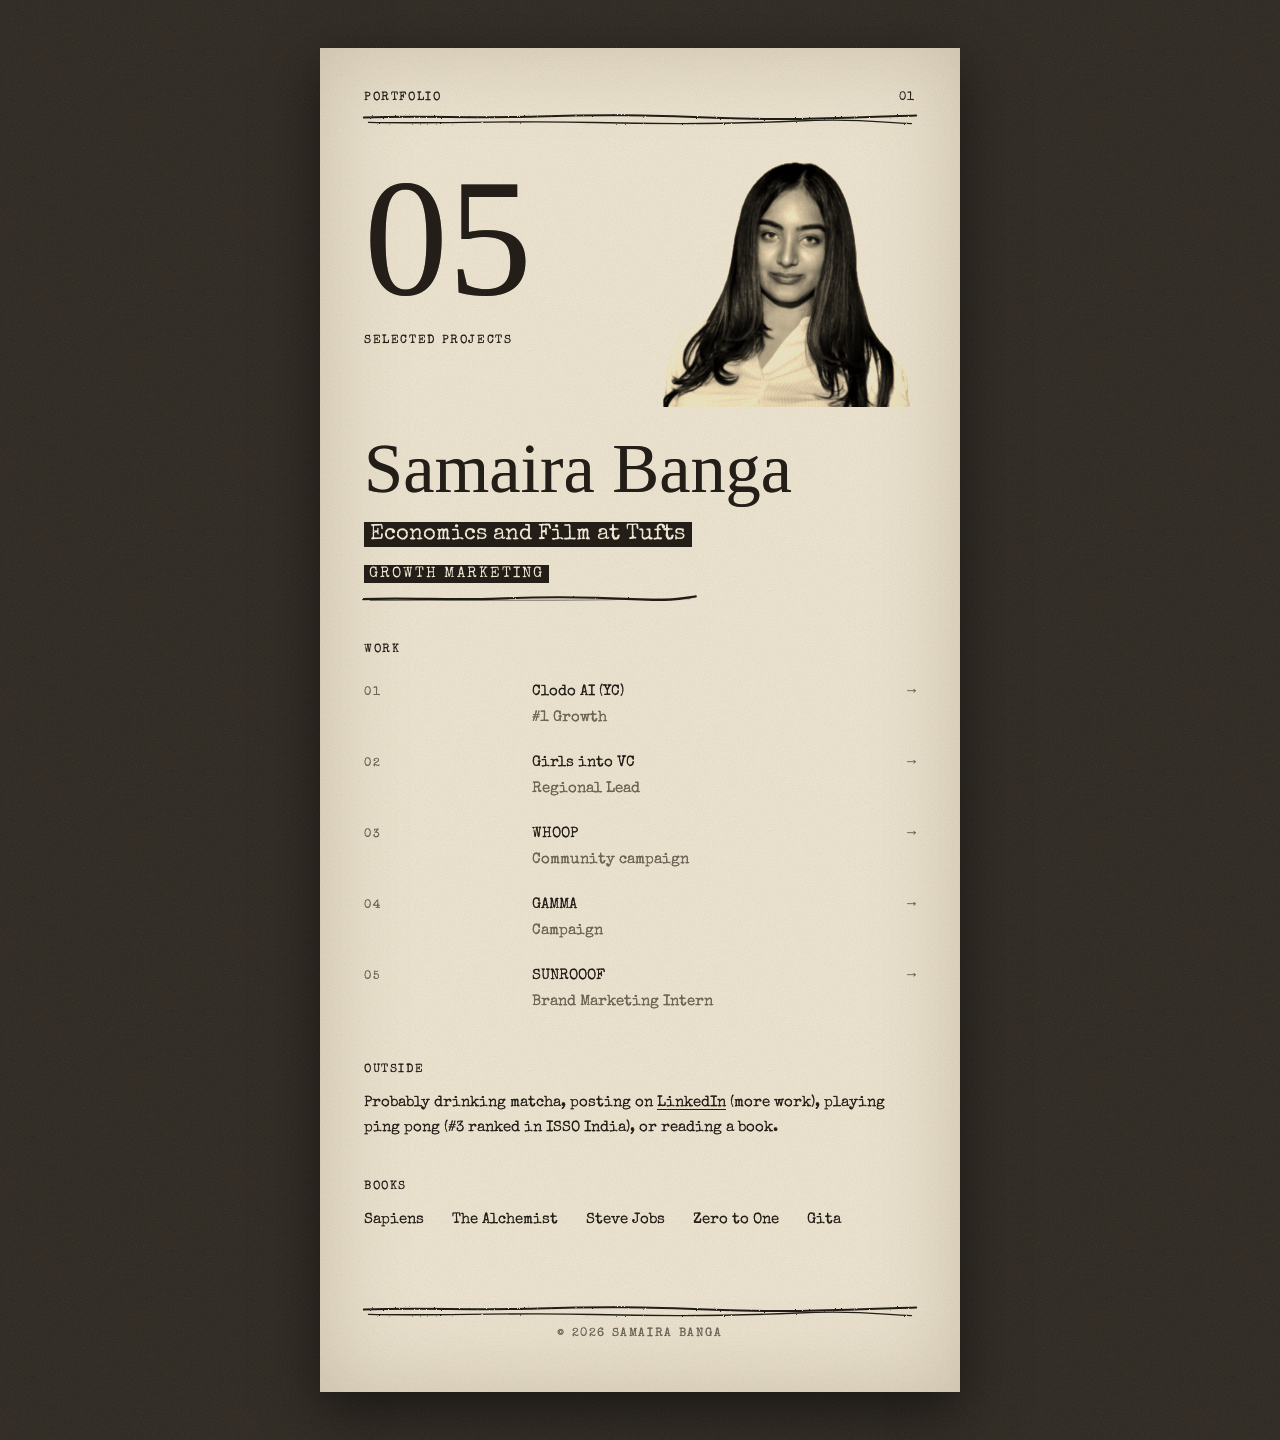
==== index.html @ 13cb7166 "Home: crop headshot at the collar, larger 05 on the left Co-Authored-By: Claude Opus 5.5 <noreply@an" ====
<!doctype html>
<html lang="en">
<head>
  <meta charset="utf-8" />
  <meta name="viewport" content="width=device-width, initial-scale=1" />
  <title>Samaira Banga</title>
  <link rel="preconnect" href="https://fonts.googleapis.com" />
  <link rel="preconnect" href="https://fonts.gstatic.com" crossorigin />
  <link rel="stylesheet" href="https://fonts.googleapis.com/css2?family=IM+Fell+English:ital@0;1&family=Special+Elite&display=swap" />
  <link rel="stylesheet" href="css/style.css" />
</head>
<body>
  <main class="wrap">
    <div class="topbar">
      <span>Portfolio</span>
      <span>01</span>
    </div>

    <header class="hero">
      <div class="hero-stat">
        <div class="big-number">05</div>
        <div class="label">Selected projects</div>
      </div>
      <img class="headshot" src="assets/headshot.jpg" alt="Samaira Banga" />
    </header>

    <h1 class="name">Samaira Banga</h1>
    <div class="byline">
      <p class="tagline"><mark class="hl">Economics and Film at Tufts</mark></p>
      <div class="label"><mark class="hl">Growth marketing</mark></div>
    </div>

    <section class="block" id="work">
      <h2 class="label">Work</h2>
      <ul class="rows" id="project-list"></ul>
    </section>

    <section class="block">
      <h2 class="label">Outside</h2>
      <p>Probably drinking matcha, posting on <a href="https://www.linkedin.com/in/samaira-banga-2a7239335/" target="_blank" rel="noopener noreferrer">LinkedIn</a> (more work), playing ping pong (#3 ranked in ISSO India), or reading a book.</p>
    </section>

    <section class="block">
      <h2 class="label">Books</h2>
      <ul class="inline-list">
        <li>Sapiens</li>
        <li>The Alchemist</li>
        <li>Steve Jobs</li>
        <li>Zero to One</li>
        <li>Gita</li>
      </ul>
    </section>

    <footer class="footer">&copy; 2026 Samaira Banga</footer>
  </main>

  <script src="js/projects-data.js"></script>
  <script src="js/main.js"></script>
</body>
</html>
---- css/style.css ----
:root {
  --paper: #efe7d4;
  --ink: #231e18;
  --faded: #6f6455;
  --rule: rgba(35, 30, 24, 0.35);
  --desk: #2b2621;
  --type: "Special Elite", "Courier Prime", "Courier New", monospace;
  --press: "IM Fell English", Georgia, "Times New Roman", serif;
  /* Fine paper grain, tinted brown. */
  --grain: url("data:image/svg+xml,%3Csvg xmlns='http://www.w3.org/2000/svg' width='240' height='240'%3E%3Cfilter id='n'%3E%3CfeTurbulence type='fractalNoise' baseFrequency='0.85' numOctaves='3' stitchTiles='stitch'/%3E%3CfeColorMatrix values='0 0 0 0 0.30 0 0 0 0 0.24 0 0 0 0 0.15 0 0 0 0.16 0'/%3E%3C/filter%3E%3Crect width='100%25' height='100%25' filter='url(%23n)'/%3E%3C/svg%3E");
}

* { box-sizing: border-box; }

html { background: var(--desk); }

body {
  margin: 0;
  min-height: 100vh;
  color: var(--ink);
  font: 15px/1.7 var(--type);
  /* Ink spreading slightly into the paper. */
  text-shadow: 0 0 0.6px rgba(35, 30, 24, 0.55);
  /* A dark desk around the page, so the sides read as background. */
  background: var(--grain), var(--desk);
  padding: 48px 16px;
}

a { color: inherit; text-decoration: none; }

img { max-width: 100%; display: block; }

h1, h2, p { margin: 0; font-weight: 400; }

ul { list-style: none; margin: 0; padding: 0; }

::selection { background: var(--ink); color: var(--paper); }

/* The page itself: one portrait sheet of paper with aged, darker edges. */
.wrap {
  max-width: 640px;
  min-height: calc(100vh - 96px);
  margin: 0 auto;
  padding: 40px 44px 48px;
  background: var(--grain), var(--paper);
  box-shadow:
    inset 0 0 90px rgba(92, 70, 40, 0.22),
    0 18px 50px rgba(0, 0, 0, 0.5);
}

/* Small typed labels: PROFILE, ABOUT, WORK… */
.label,
.topbar,
.row-key,
.view,
.footer {
  font-size: 0.72rem;
  text-transform: uppercase;
  letter-spacing: 0.14em;
}

.label { margin-bottom: 10px; }

.topbar {
  position: relative;
  display: flex;
  justify-content: space-between;
  padding-bottom: 18px;
  margin-bottom: 36px;
}

/* Hand-drawn double rule: two loose, uneven pen strokes in place of a
   ruled double line. Shared by the top bar and the footer. */
.topbar::after,
.footer::before {
  content: "";
  position: absolute;
  left: -2px;
  right: -2px;
  height: 14px;
  background: url("data:image/svg+xml,%3Csvg xmlns='http://www.w3.org/2000/svg' viewBox='0 0 600 14' preserveAspectRatio='none'%3E%3Cfilter id='r'%3E%3CfeTurbulence type='fractalNoise' baseFrequency='0.9' numOctaves='2'/%3E%3CfeDisplacementMap in='SourceGraphic' scale='2'/%3E%3C/filter%3E%3Cg fill='none' stroke='%23231e18' stroke-linecap='round' filter='url(%23r)'%3E%3Cpath d='M2 5.6C60 3 120 6.6 190 4.5S300 2.9 380 5.7 500 6.6 598 3.4' stroke-width='2' vector-effect='non-scaling-stroke'/%3E%3Cpath d='M7 10.4C80 12 160 8.4 250 10.5S400 12 470 9 560 10.8 593 11.6' stroke-width='1.3' vector-effect='non-scaling-stroke'/%3E%3C/g%3E%3C/svg%3E") no-repeat center / 100% 100%;
}

.topbar::after { bottom: 0; }

.footer::before { top: 0; }

.topbar a:hover { color: var(--faded); }

.arrow { color: var(--faded); margin-left: 10px; }

/* Images look printed into the paper rather than laid on top of it. */
.headshot,
.media img {
  mix-blend-mode: multiply;
  filter: grayscale(1) sepia(0.35) contrast(1.15) brightness(1.02);
}

/* ---------- Home ---------- */

.hero {
  display: flex;
  justify-content: space-between;
  align-items: flex-start;
  gap: 24px;
}

.headshot {
  width: 46%;
  max-width: 260px;
  height: auto;
}

.big-number {
  font-family: var(--press);
  font-size: clamp(6rem, 24vw, 10.5rem);
  line-height: 0.9;
  margin-bottom: 18px;
}


.name {
  font-family: var(--press);
  font-size: clamp(2.8rem, 11vw, 4.4rem);
  line-height: 1;
  margin: 26px 0 16px;
}

.tagline {
  font-size: 1.35rem;
  line-height: 1.4;
  margin-bottom: 12px;
}

/* Shrinks to the width of its longest line, so the pen stroke below
   ends where "Economics and Film at Tufts" ends. */
.byline {
  display: inline-block;
  position: relative;
  padding-bottom: 16px;
}

.byline .label {
  font-size: 0.95rem;
  margin-bottom: 0;
}

/* Highlight as a solid ink block with paper-coloured type, like a stamp. */
mark.hl {
  color: var(--paper);
  background: var(--ink);
  text-shadow: none;
  padding: 0.08em 0.3em;
  -webkit-box-decoration-break: clone;
  box-decoration-break: clone;
}

/* Hand-drawn ink underline: a wobbly main stroke plus a fainter second
   pass, roughened at the edges like a pen dragging on paper. */
.byline::after {
  content: "";
  position: absolute;
  left: -3px;
  right: -6px;
  bottom: 0;
  height: 12px;
  background: url("data:image/svg+xml,%3Csvg xmlns='http://www.w3.org/2000/svg' viewBox='0 0 300 12' preserveAspectRatio='none'%3E%3Cfilter id='r'%3E%3CfeTurbulence type='fractalNoise' baseFrequency='0.9' numOctaves='2'/%3E%3CfeDisplacementMap in='SourceGraphic' scale='1.6'/%3E%3C/filter%3E%3Cg fill='none' stroke='%23231e18' stroke-linecap='round' filter='url(%23r)'%3E%3Cpath d='M2 7.2C40 5.4 82 8.6 122 6.6S204 5 242 7.1 286 6.2 298 4.4' stroke-width='2.2' vector-effect='non-scaling-stroke'/%3E%3Cpath d='M8 8.6C70 7.2 150 9.4 228 7.6S282 7.4 293 6.6' stroke-width='1' opacity='0.55' vector-effect='non-scaling-stroke'/%3E%3C/g%3E%3C/svg%3E") no-repeat center / 100% 100%;
}

.block { margin-top: 36px; }

.inline-list {
  display: flex;
  flex-wrap: wrap;
  gap: 6px 28px;
}

.rows { border-top: 1px solid var(--rule); }

.row {
  display: grid;
  grid-template-columns: 9.5rem 1fr auto;
  gap: 16px;
  align-items: baseline;
  padding: 14px 0;
  border-bottom: 1px solid var(--rule);
}

.row-key { color: var(--faded); }

.muted { color: var(--faded); }

/* Work list: no rules between the numbered projects. */
#project-list { border-top: 0; }
#project-list .row { border-bottom: 0; padding: 10px 0; }

a.row:hover .row-title {
  text-decoration: underline;
  text-decoration-thickness: 1px;
  text-underline-offset: 4px;
}

.footer {
  margin-top: 72px;
  position: relative;
  padding-top: 20px;
  color: var(--faded);
  text-align: center;
}

/* ---------- Project detail ---------- */

.detail-title {
  font-family: var(--press);
  font-size: clamp(2.6rem, 10vw, 4rem);
  line-height: 1;
  margin-bottom: 40px;
}

/* When a label or tagline follows the title, pull them up under it. */
.detail-title:has(+ .label),
.detail-title:has(+ .detail-tagline) { margin-bottom: 18px; }

.detail-tagline {
  font-size: 1.1rem;
  margin: 2px 0 40px;
}

.media {
  display: grid;
  grid-template-columns: repeat(auto-fit, minmax(220px, 1fr));
  gap: 36px 20px;
}

.media figure { margin: 0; }

.media img {
  width: 100%;
  transition: filter 0.3s ease;
}

/* Full colour comes back on hover. */
.media a:hover img { filter: none; mix-blend-mode: normal; }

.media .portrait-thumb img {
  aspect-ratio: 9 / 16;
  object-fit: cover;
}

.media figcaption p { margin-top: 12px; }

.view {
  display: inline-block;
  margin-top: 12px;
  color: var(--faded);
}

.view:hover { color: var(--ink); }

.body { margin-top: 36px; }

.body p + p { margin-top: 14px; }

.body a,
.block p a,
figcaption a:not(.view) { text-decoration: underline; text-underline-offset: 3px; }

@media (max-width: 680px) {
  /* On phones the sheet fills the screen. */
  body { padding: 0; }
  .wrap {
    min-height: 100vh;
    padding: 32px 20px 40px;
    box-shadow: inset 0 0 60px rgba(92, 70, 40, 0.2);
  }
}

@media (max-width: 480px) {
  .row { grid-template-columns: 6.5rem 1fr auto; }
}
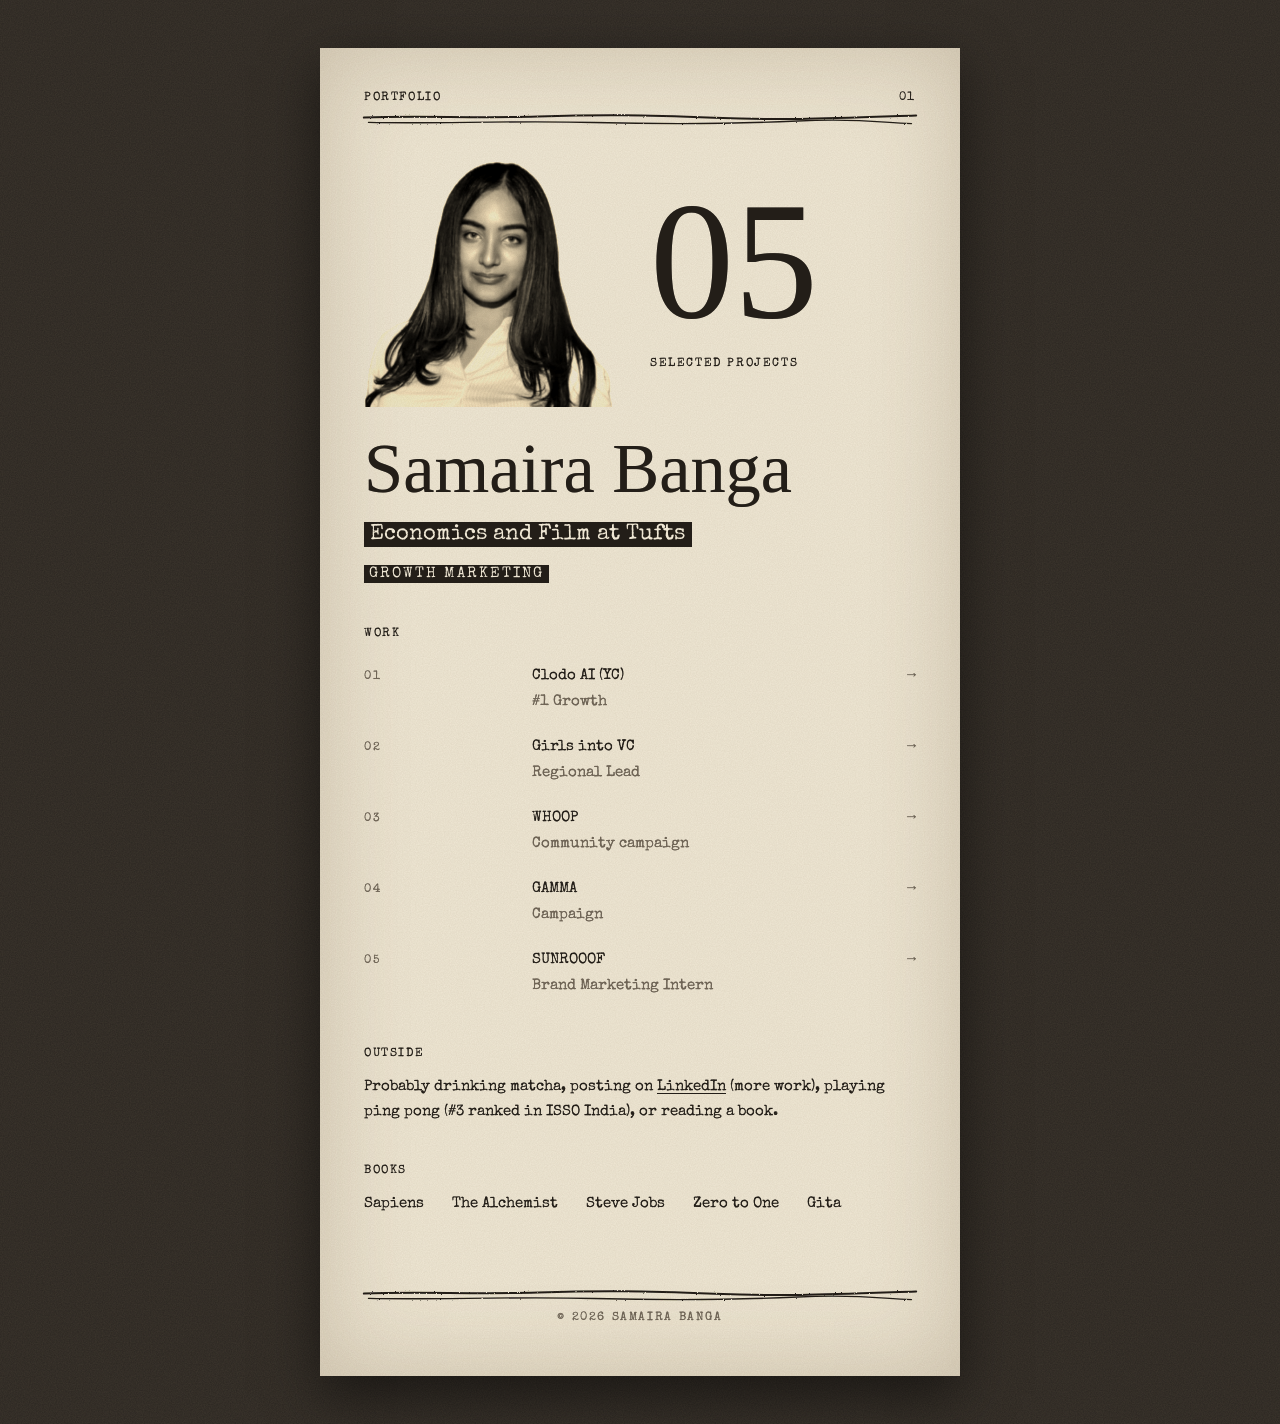
==== commit dc43b180: "Home: photo left with 05 beside it; drop byline underline Co-Authored-By: Claude Opus 5.5 <noreply@a" ====
--- a/index.html
+++ b/index.html
@@ -17,11 +17,11 @@
     </div>
 
     <header class="hero">
+      <img class="headshot" src="assets/headshot.jpg" alt="Samaira Banga" />
       <div class="hero-stat">
         <div class="big-number">05</div>
         <div class="label">Selected projects</div>
       </div>
-      <img class="headshot" src="assets/headshot.jpg" alt="Samaira Banga" />
     </header>
 
     <h1 class="name">Samaira Banga</h1>
--- a/css/style.css
+++ b/css/style.css
@@ -100,9 +100,8 @@
 
 .hero {
   display: flex;
-  justify-content: space-between;
-  align-items: flex-start;
-  gap: 24px;
+  align-items: center;
+  gap: 32px;
 }
 
 .headshot {
@@ -132,13 +131,7 @@
   margin-bottom: 12px;
 }
 
-/* Shrinks to the width of its longest line, so the pen stroke below
-   ends where "Economics and Film at Tufts" ends. */
-.byline {
-  display: inline-block;
-  position: relative;
-  padding-bottom: 16px;
-}
+.byline { display: inline-block; }
 
 .byline .label {
   font-size: 0.95rem;
@@ -155,17 +148,6 @@
   box-decoration-break: clone;
 }
 
-/* Hand-drawn ink underline: a wobbly main stroke plus a fainter second
-   pass, roughened at the edges like a pen dragging on paper. */
-.byline::after {
-  content: "";
-  position: absolute;
-  left: -3px;
-  right: -6px;
-  bottom: 0;
-  height: 12px;
-  background: url("data:image/svg+xml,%3Csvg xmlns='http://www.w3.org/2000/svg' viewBox='0 0 300 12' preserveAspectRatio='none'%3E%3Cfilter id='r'%3E%3CfeTurbulence type='fractalNoise' baseFrequency='0.9' numOctaves='2'/%3E%3CfeDisplacementMap in='SourceGraphic' scale='1.6'/%3E%3C/filter%3E%3Cg fill='none' stroke='%23231e18' stroke-linecap='round' filter='url(%23r)'%3E%3Cpath d='M2 7.2C40 5.4 82 8.6 122 6.6S204 5 242 7.1 286 6.2 298 4.4' stroke-width='2.2' vector-effect='non-scaling-stroke'/%3E%3Cpath d='M8 8.6C70 7.2 150 9.4 228 7.6S282 7.4 293 6.6' stroke-width='1' opacity='0.55' vector-effect='non-scaling-stroke'/%3E%3C/g%3E%3C/svg%3E") no-repeat center / 100% 100%;
-}
 
 .block { margin-top: 36px; }
 
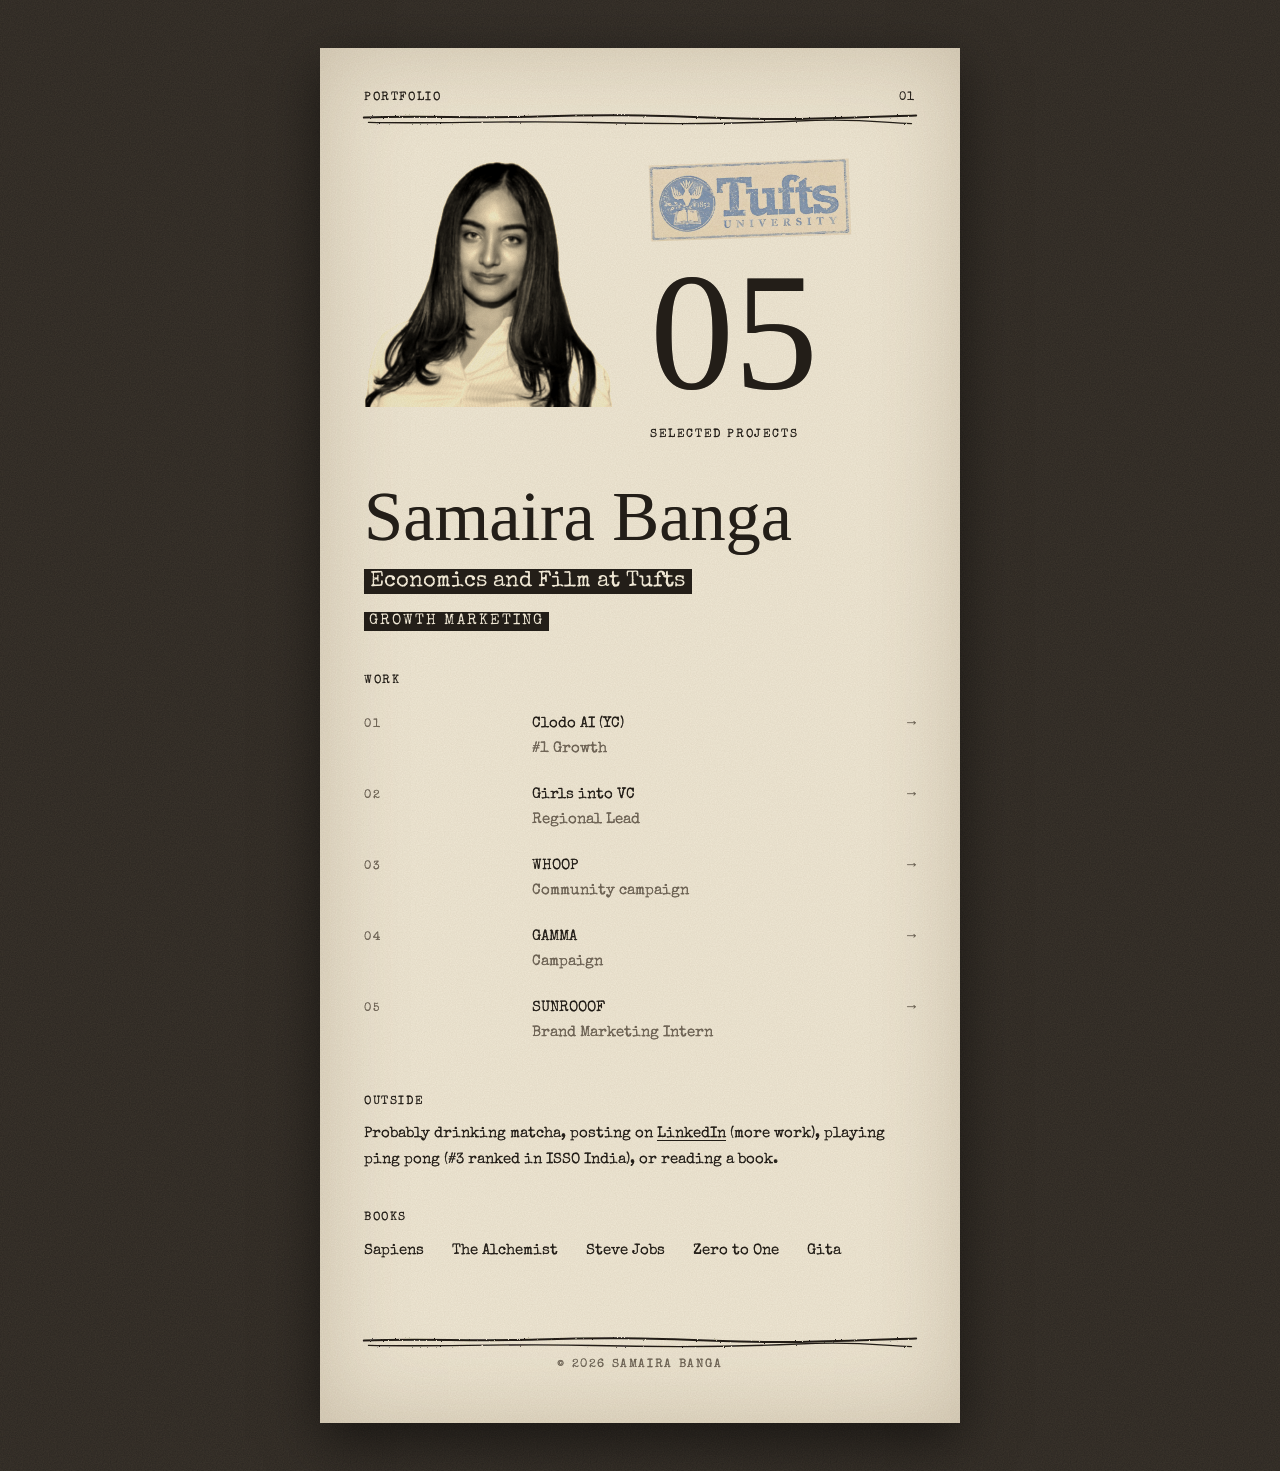
==== commit 670059b9: "Home: Tufts ink stamp above the 05 Co-Authored-By: Claude Opus 5.5 <noreply@anthropic.com> Claude-Se" ====
--- a/index.html
+++ b/index.html
@@ -19,6 +19,7 @@
     <header class="hero">
       <img class="headshot" src="assets/headshot.jpg" alt="Samaira Banga" />
       <div class="hero-stat">
+        <img class="stamp" src="assets/tufts-stamp.jpg" alt="Tufts University" />
         <div class="big-number">05</div>
         <div class="label">Selected projects</div>
       </div>
--- a/css/style.css
+++ b/css/style.css
@@ -100,8 +100,17 @@
 
 .hero {
   display: flex;
-  align-items: center;
+  align-items: flex-start;
   gap: 32px;
+}
+
+/* Tufts ink stamp: its cream paper melts into ours, slightly askew. */
+.stamp {
+  width: 100%;
+  max-width: 200px;
+  margin-bottom: 18px;
+  mix-blend-mode: multiply;
+  transform: rotate(-2deg);
 }
 
 .headshot {
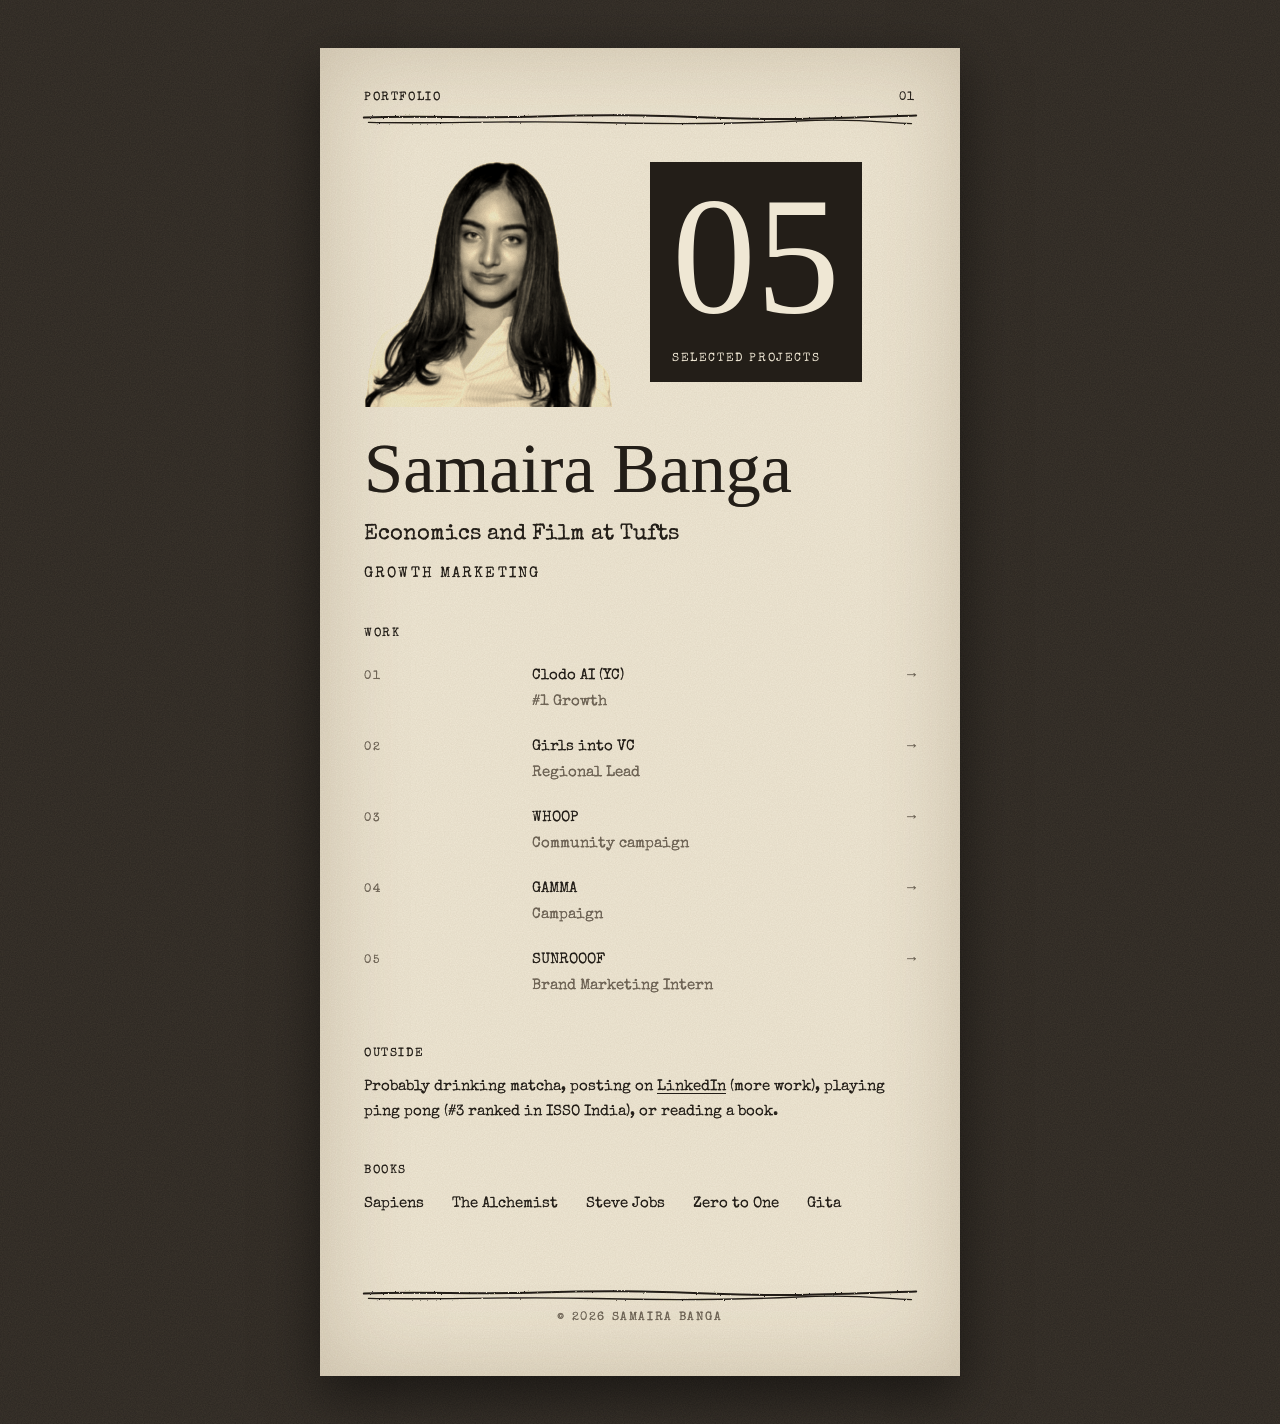
==== commit 4685f469: "Home: ink-block 05; remove Tufts stamp and byline highlights Co-Authored-By: Claude Opus 5.5 <norepl" ====
--- a/index.html
+++ b/index.html
@@ -19,7 +19,6 @@
     <header class="hero">
       <img class="headshot" src="assets/headshot.jpg" alt="Samaira Banga" />
       <div class="hero-stat">
-        <img class="stamp" src="assets/tufts-stamp.jpg" alt="Tufts University" />
         <div class="big-number">05</div>
         <div class="label">Selected projects</div>
       </div>
@@ -27,8 +26,8 @@
 
     <h1 class="name">Samaira Banga</h1>
     <div class="byline">
-      <p class="tagline"><mark class="hl">Economics and Film at Tufts</mark></p>
-      <div class="label"><mark class="hl">Growth marketing</mark></div>
+      <p class="tagline">Economics and Film at Tufts</p>
+      <div class="label">Growth marketing</div>
     </div>
 
     <section class="block" id="work">
--- a/css/style.css
+++ b/css/style.css
@@ -104,14 +104,17 @@
   gap: 32px;
 }
 
-/* Tufts ink stamp: its cream paper melts into ours, slightly askew. */
-.stamp {
-  width: 100%;
-  max-width: 200px;
-  margin-bottom: 18px;
-  mix-blend-mode: multiply;
-  transform: rotate(-2deg);
-}
+/* The project count printed in reverse: a solid ink block with
+   paper-coloured type. */
+.hero-stat {
+  background: var(--ink);
+  color: var(--paper);
+  text-shadow: none;
+  padding: 18px 22px 14px;
+}
+
+.hero-stat .label { margin-bottom: 0; }
+
 
 .headshot {
   width: 46%;
@@ -147,15 +150,6 @@
   margin-bottom: 0;
 }
 
-/* Highlight as a solid ink block with paper-coloured type, like a stamp. */
-mark.hl {
-  color: var(--paper);
-  background: var(--ink);
-  text-shadow: none;
-  padding: 0.08em 0.3em;
-  -webkit-box-decoration-break: clone;
-  box-decoration-break: clone;
-}
 
 
 .block { margin-top: 36px; }
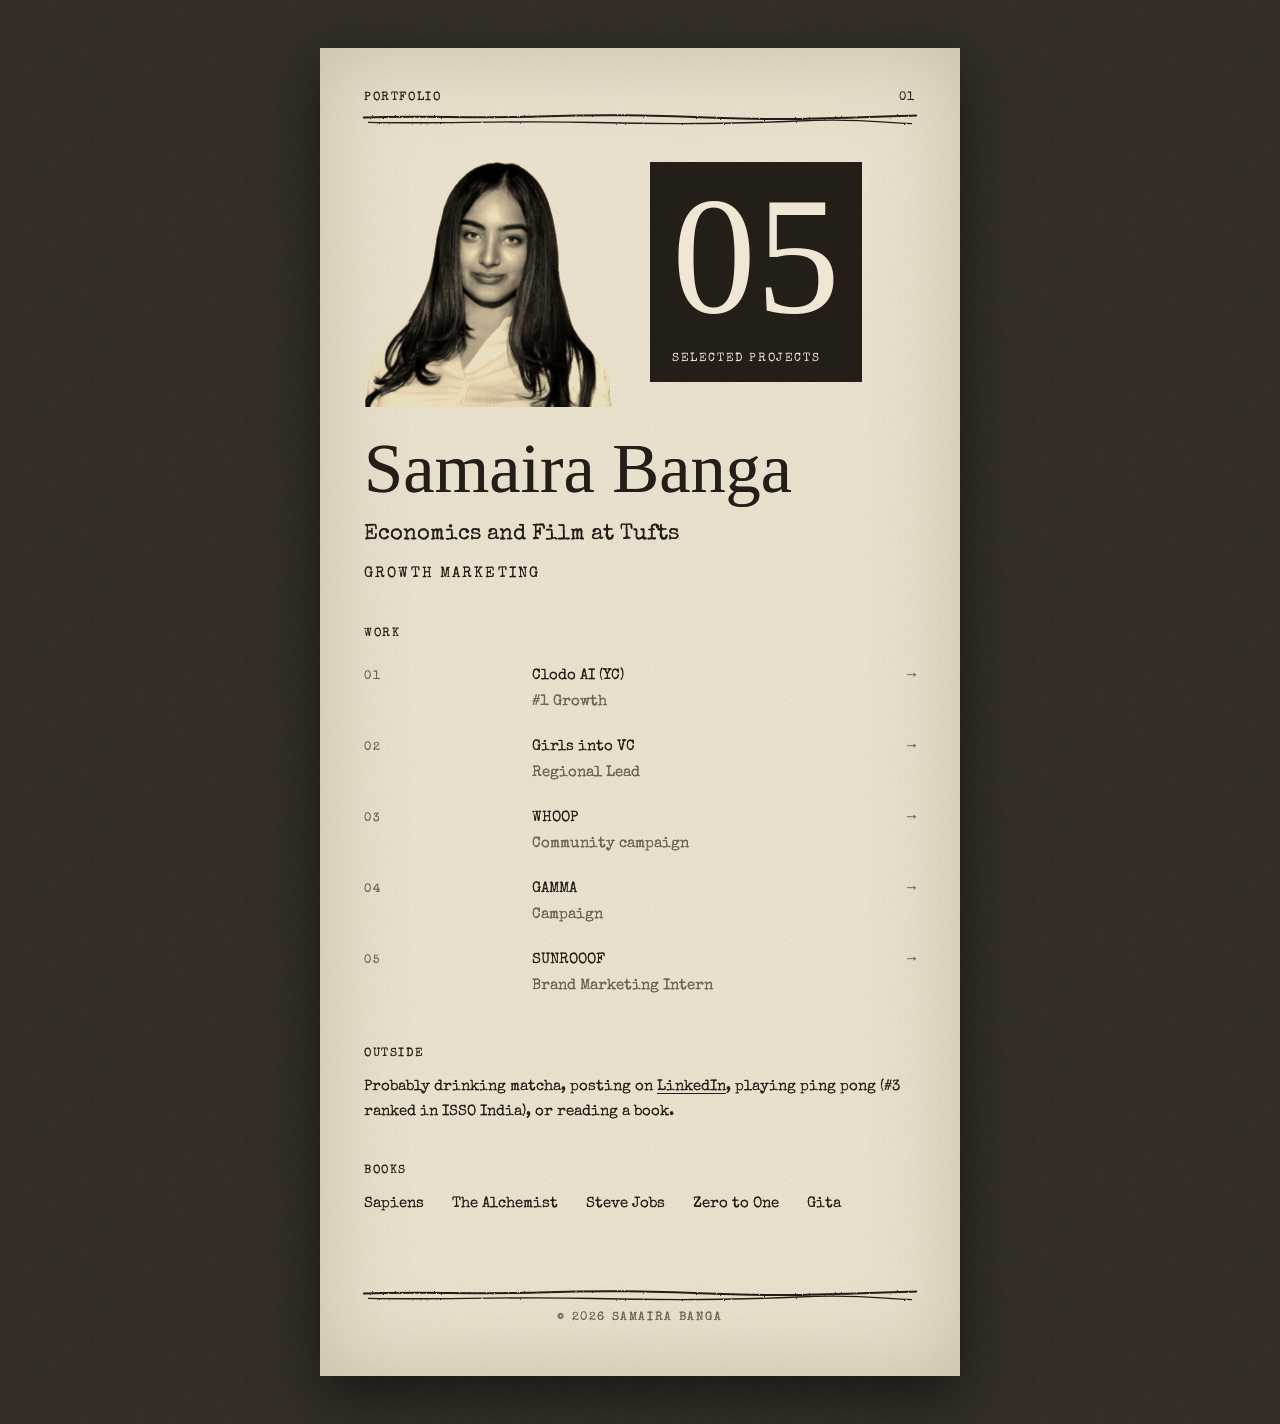
==== commit 08896c61: "Outside: drop '(more work)' Co-Authored-By: Claude Opus 5.5 <noreply@anthropic.com> Claude-Session: " ====
--- a/index.html
+++ b/index.html
@@ -37,7 +37,7 @@
 
     <section class="block">
       <h2 class="label">Outside</h2>
-      <p>Probably drinking matcha, posting on <a href="https://www.linkedin.com/in/samaira-banga-2a7239335/" target="_blank" rel="noopener noreferrer">LinkedIn</a> (more work), playing ping pong (#3 ranked in ISSO India), or reading a book.</p>
+      <p>Probably drinking matcha, posting on <a href="https://www.linkedin.com/in/samaira-banga-2a7239335/" target="_blank" rel="noopener noreferrer">LinkedIn</a>, playing ping pong (#3 ranked in ISSO India), or reading a book.</p>
     </section>
 
     <section class="block">
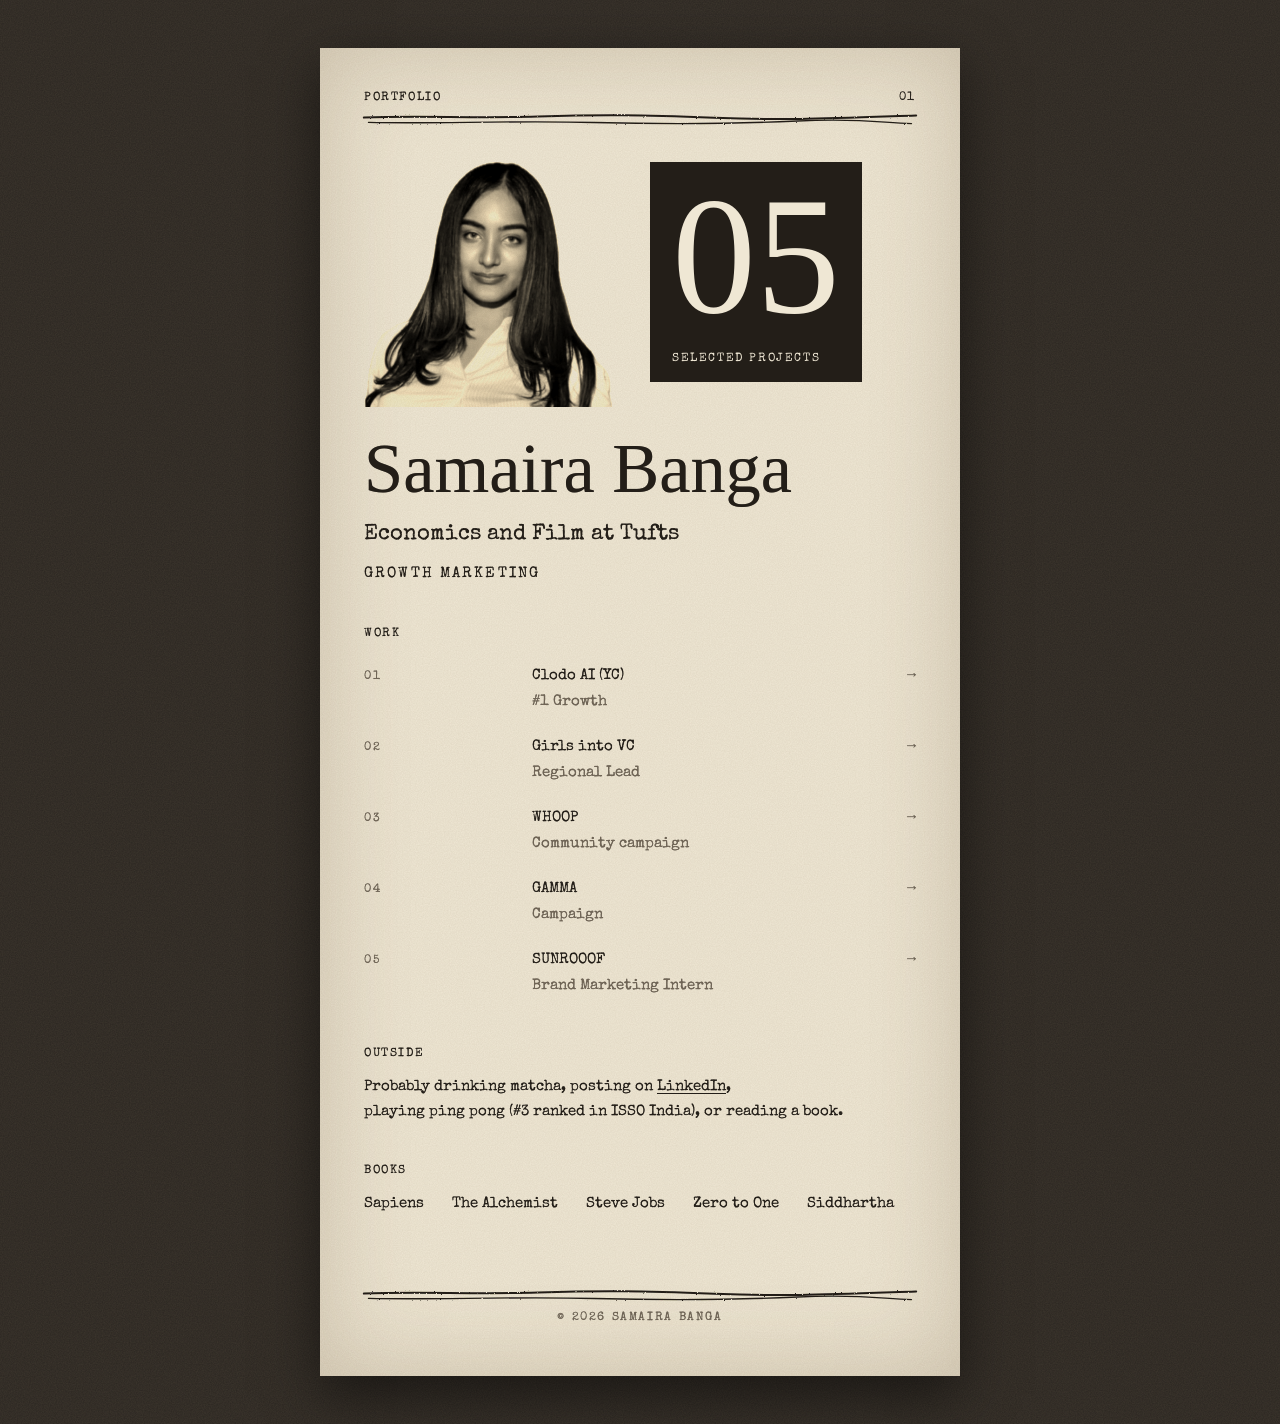
==== commit 8f47a44c: "Home: line break before ping pong; Siddhartha replaces Gita Co-Authored-By: Claude Opus 5.5 <noreply" ====
--- a/index.html
+++ b/index.html
@@ -37,7 +37,7 @@
 
     <section class="block">
       <h2 class="label">Outside</h2>
-      <p>Probably drinking matcha, posting on <a href="https://www.linkedin.com/in/samaira-banga-2a7239335/" target="_blank" rel="noopener noreferrer">LinkedIn</a>, playing ping pong (#3 ranked in ISSO India), or reading a book.</p>
+      <p>Probably drinking matcha, posting on <a href="https://www.linkedin.com/in/samaira-banga-2a7239335/" target="_blank" rel="noopener noreferrer">LinkedIn</a>,<br />playing ping pong (#3 ranked in ISSO India), or reading a book.</p>
     </section>
 
     <section class="block">
@@ -47,7 +47,7 @@
         <li>The Alchemist</li>
         <li>Steve Jobs</li>
         <li>Zero to One</li>
-        <li>Gita</li>
+        <li>Siddhartha</li>
       </ul>
     </section>
 
